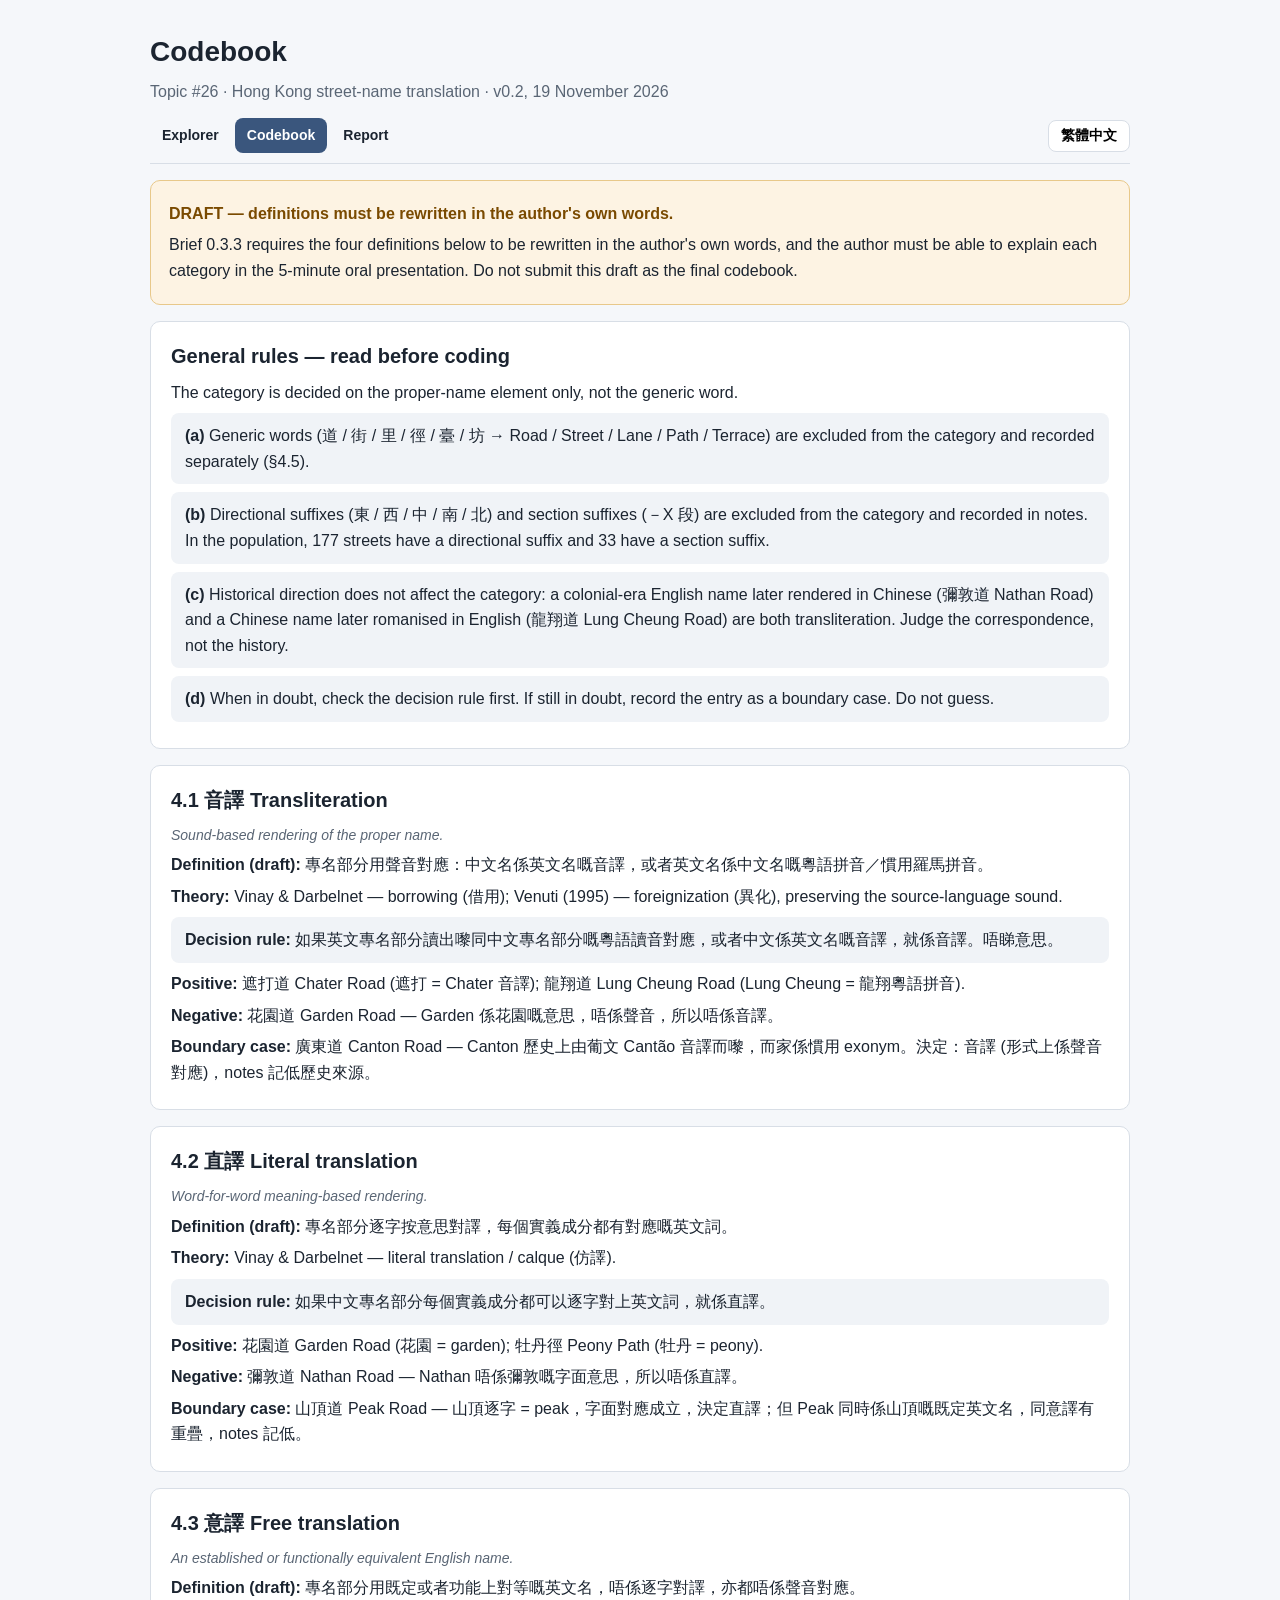
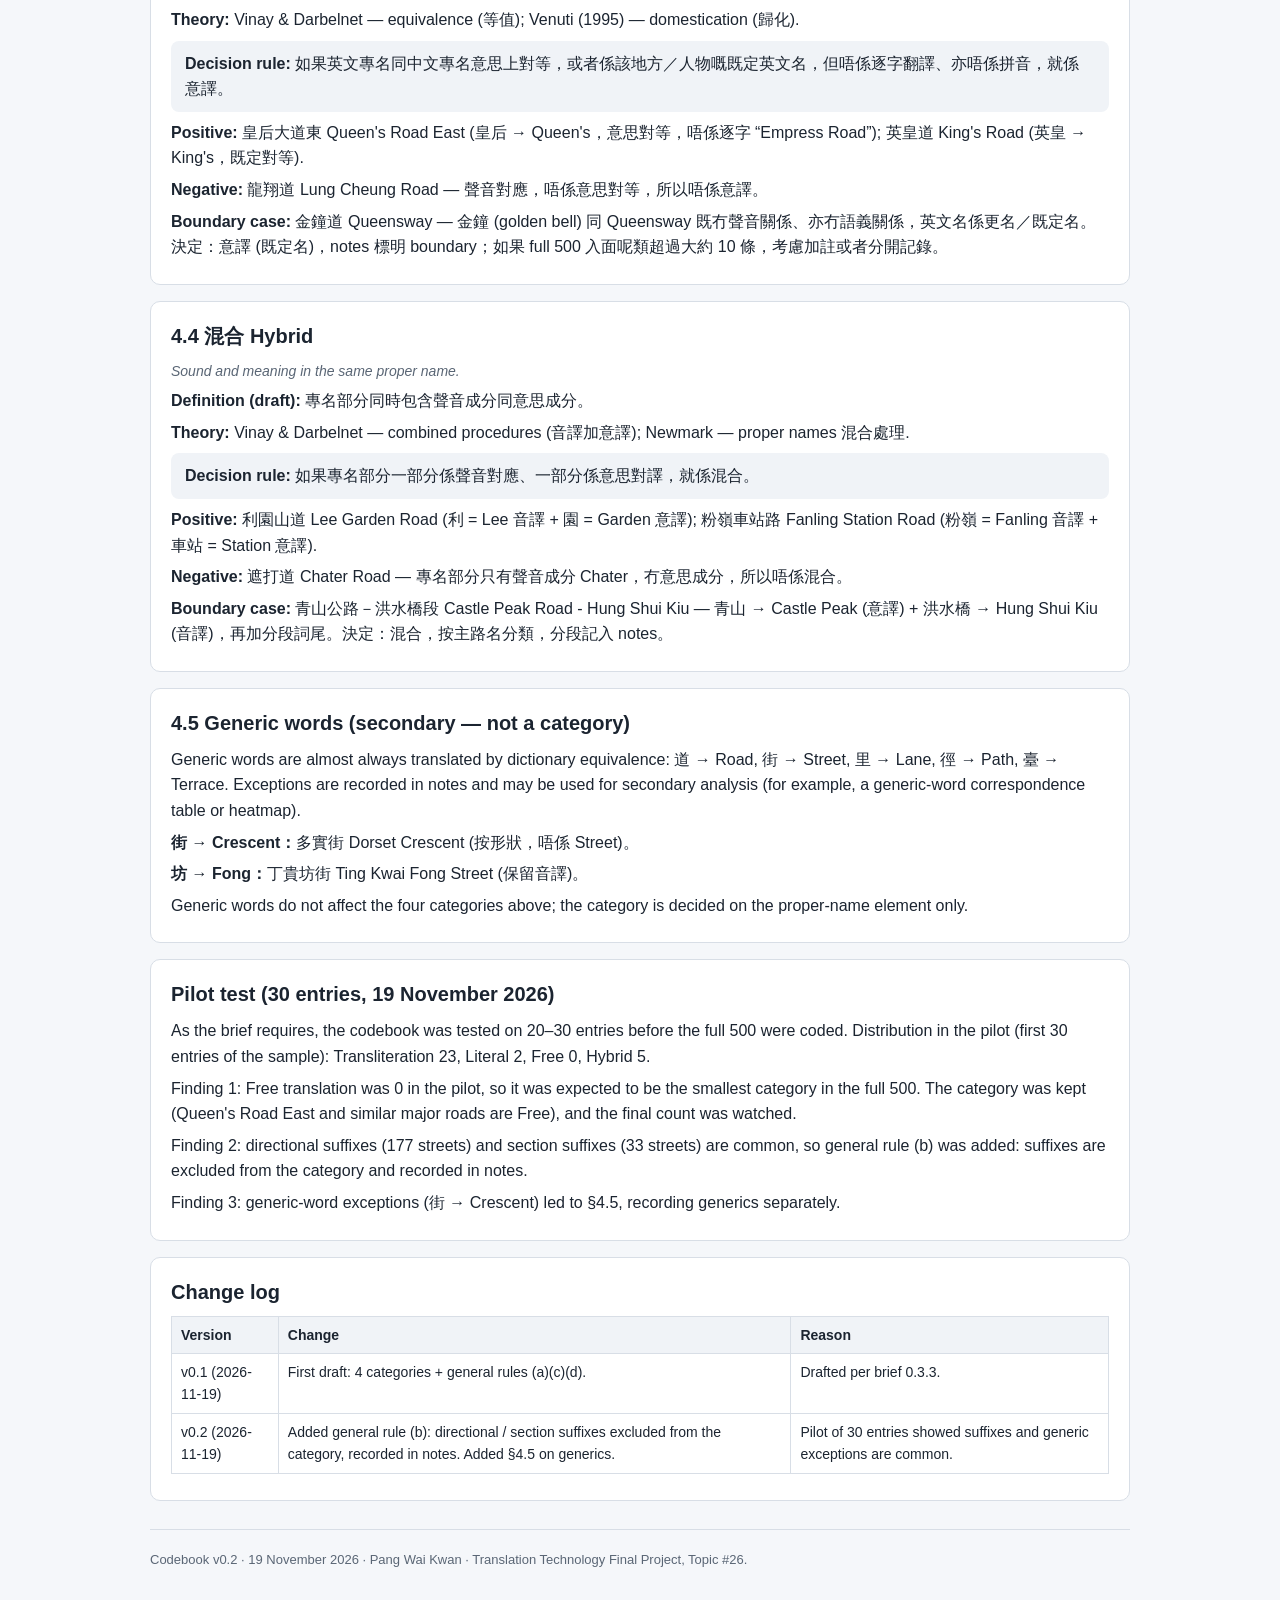
==== codebook.html @ a98912f0 "Add files via upload" ====
<!DOCTYPE html>
<html lang="en">
<head>
<meta charset="utf-8">
<meta name="viewport" content="width=device-width, initial-scale=1">
<title>Codebook — Hong Kong Street-Name Translation</title>
<link rel="stylesheet" href="style.css">
<script src="app.js" defer></script>
</head>
<body>
<div class="wrap">
<header class="site">
  <h1 data-en="Codebook" data-zh="Codebook">Codebook</h1>
  <p class="subtitle" data-en="Topic #26 · Hong Kong street-name translation · v0.2, 19 November 2026" data-zh="題目 #26 · 香港街名翻譯 · v0.2，2026 年 11 月 19 日">Topic #26 · Hong Kong street-name translation · v0.2, 19 November 2026</p>
  <nav class="top">
    <a href="index.html" data-en="Explorer" data-zh="語料瀏覽">Explorer</a>
    <a href="codebook.html" class="active" data-en="Codebook" data-zh="Codebook">Codebook</a>
    <a href="report.html" data-en="Report" data-zh="報告">Report</a>
    <button class="lang-btn" id="langBtn" type="button">繁體中文</button>
  </nav>
</header>

<div class="banner">
  <p><strong data-en="DRAFT — definitions must be rewritten in the author's own words." data-zh="草稿 — 定義要用作者自己文字重寫。">DRAFT — definitions must be rewritten in the author's own words.</strong></p>
  <p data-en="Brief 0.3.3 requires the four definitions below to be rewritten in the author's own words, and the author must be able to explain each category in the 5-minute oral presentation. Do not submit this draft as the final codebook." data-zh="Brief 0.3.3 要求下面四個定義要用作者自己文字重寫，而且作者要喺 5 分鐘 oral 入面識解釋每個分類。唔可以直接交呢份草稿做 final codebook。">Brief 0.3.3 requires the four definitions below to be rewritten in the author's own words, and the author must be able to explain each category in the 5-minute oral presentation. Do not submit this draft as the final codebook.</p>
</div>

<main>
  <div class="card">
    <h2 data-en="General rules — read before coding" data-zh="編碼通則 — 分類之前先睇">General rules — read before coding</h2>
    <p data-en="The category is decided on the proper-name element only, not the generic word." data-zh="分類只睇專名部分，唔計 generic 詞。">The category is decided on the proper-name element only, not the generic word.</p>
    <div class="rule"><b>(a)</b> <span data-en="Generic words (道 / 街 / 里 / 徑 / 臺 / 坊 → Road / Street / Lane / Path / Terrace) are excluded from the category and recorded separately (§4.5)." data-zh="Generic 詞（道／街／里／徑／臺／坊 → Road／Street／Lane／Path／Terrace）唔計入分類，另行記錄（見 4.5）。">Generic words (道 / 街 / 里 / 徑 / 臺 / 坊 → Road / Street / Lane / Path / Terrace) are excluded from the category and recorded separately (§4.5).</span></div>
    <div class="rule"><b>(b)</b> <span data-en="Directional suffixes (東 / 西 / 中 / 南 / 北) and section suffixes (－X 段) are excluded from the category and recorded in notes. In the population, 177 streets have a directional suffix and 33 have a section suffix." data-zh="方向詞尾（東／西／中／南／北）同分段詞尾（－X 段）唔計入分類，記入 notes。Population 入面有 177 條有方向詞尾，33 條有分段詞尾。">Directional suffixes (東 / 西 / 中 / 南 / 北) and section suffixes (－X 段) are excluded from the category and recorded in notes. In the population, 177 streets have a directional suffix and 33 have a section suffix.</span></div>
    <div class="rule"><b>(c)</b> <span data-en="Historical direction does not affect the category: a colonial-era English name later rendered in Chinese (彌敦道 Nathan Road) and a Chinese name later romanised in English (龍翔道 Lung Cheung Road) are both transliteration. Judge the correspondence, not the history." data-zh="歷史方向唔影響分類：殖民時期英文名先、中文音譯（彌敦道 Nathan Road）同中文名先、英文拼音（龍翔道 Lung Cheung Road）都係音譯，睇對應關係，唔睇歷史先後。">Historical direction does not affect the category: a colonial-era English name later rendered in Chinese (彌敦道 Nathan Road) and a Chinese name later romanised in English (龍翔道 Lung Cheung Road) are both transliteration. Judge the correspondence, not the history.</span></div>
    <div class="rule"><b>(d)</b> <span data-en="When in doubt, check the decision rule first. If still in doubt, record the entry as a boundary case. Do not guess." data-zh="有疑問嗰陣，先睇 decision rule；仲有疑問就記低做 boundary case，唔好估。">When in doubt, check the decision rule first. If still in doubt, record the entry as a boundary case. Do not guess.</span></div>
  </div>

  <div class="card">
    <h2>4.1 音譯 Transliteration</h2>
    <p class="muted"><i>Sound-based rendering of the proper name.</i></p>
    <p><b data-en="Definition (draft): " data-zh="定義（草稿）：">Definition (draft): </b>專名部分用聲音對應：中文名係英文名嘅音譯，或者英文名係中文名嘅粵語拼音／慣用羅馬拼音。</p>
    <p><b data-en="Theory: " data-zh="理論來源：">Theory: </b>Vinay &amp; Darbelnet — borrowing (借用); Venuti (1995) — foreignization (異化), preserving the source-language sound.</p>
    <p class="rule"><b data-en="Decision rule: " data-zh="Decision rule：">Decision rule: </b>如果英文專名部分讀出嚟同中文專名部分嘅粵語讀音對應，或者中文係英文名嘅音譯，就係音譯。唔睇意思。</p>
    <p class="example"><b data-en="Positive: " data-zh="正例：">Positive: </b>遮打道 Chater Road (遮打 = Chater 音譯); 龍翔道 Lung Cheung Road (Lung Cheung = 龍翔粵語拼音).</p>
    <p class="example"><b data-en="Negative: " data-zh="反例：">Negative: </b>花園道 Garden Road — Garden 係花園嘅意思，唔係聲音，所以唔係音譯。</p>
    <p class="example"><b data-en="Boundary case: " data-zh="Boundary case：">Boundary case: </b>廣東道 Canton Road — Canton 歷史上由葡文 Cantão 音譯而嚟，而家係慣用 exonym。決定：音譯 (形式上係聲音對應)，notes 記低歷史來源。</p>
  </div>

  <div class="card">
    <h2>4.2 直譯 Literal translation</h2>
    <p class="muted"><i>Word-for-word meaning-based rendering.</i></p>
    <p><b data-en="Definition (draft): " data-zh="定義（草稿）：">Definition (draft): </b>專名部分逐字按意思對譯，每個實義成分都有對應嘅英文詞。</p>
    <p><b data-en="Theory: " data-zh="理論來源：">Theory: </b>Vinay &amp; Darbelnet — literal translation / calque (仿譯).</p>
    <p class="rule"><b data-en="Decision rule: " data-zh="Decision rule：">Decision rule: </b>如果中文專名部分每個實義成分都可以逐字對上英文詞，就係直譯。</p>
    <p class="example"><b data-en="Positive: " data-zh="正例：">Positive: </b>花園道 Garden Road (花園 = garden); 牡丹徑 Peony Path (牡丹 = peony).</p>
    <p class="example"><b data-en="Negative: " data-zh="反例：">Negative: </b>彌敦道 Nathan Road — Nathan 唔係彌敦嘅字面意思，所以唔係直譯。</p>
    <p class="example"><b data-en="Boundary case: " data-zh="Boundary case：">Boundary case: </b>山頂道 Peak Road — 山頂逐字 = peak，字面對應成立，決定直譯；但 Peak 同時係山頂嘅既定英文名，同意譯有重疊，notes 記低。</p>
  </div>

  <div class="card">
    <h2>4.3 意譯 Free translation</h2>
    <p class="muted"><i>An established or functionally equivalent English name.</i></p>
    <p><b data-en="Definition (draft): " data-zh="定義（草稿）：">Definition (draft): </b>專名部分用既定或者功能上對等嘅英文名，唔係逐字對譯，亦都唔係聲音對應。</p>
    <p><b data-en="Theory: " data-zh="理論來源：">Theory: </b>Vinay &amp; Darbelnet — equivalence (等值); Venuti (1995) — domestication (歸化).</p>
    <p class="rule"><b data-en="Decision rule: " data-zh="Decision rule：">Decision rule: </b>如果英文專名同中文專名意思上對等，或者係該地方／人物嘅既定英文名，但唔係逐字翻譯、亦唔係拼音，就係意譯。</p>
    <p class="example"><b data-en="Positive: " data-zh="正例：">Positive: </b>皇后大道東 Queen's Road East (皇后 → Queen's，意思對等，唔係逐字 “Empress Road”); 英皇道 King's Road (英皇 → King's，既定對等).</p>
    <p class="example"><b data-en="Negative: " data-zh="反例：">Negative: </b>龍翔道 Lung Cheung Road — 聲音對應，唔係意思對等，所以唔係意譯。</p>
    <p class="example"><b data-en="Boundary case: " data-zh="Boundary case：">Boundary case: </b>金鐘道 Queensway — 金鐘 (golden bell) 同 Queensway 既冇聲音關係、亦冇語義關係，英文名係更名／既定名。決定：意譯 (既定名)，notes 標明 boundary；如果 full 500 入面呢類超過大約 10 條，考慮加註或者分開記錄。</p>
  </div>

  <div class="card">
    <h2>4.4 混合 Hybrid</h2>
    <p class="muted"><i>Sound and meaning in the same proper name.</i></p>
    <p><b data-en="Definition (draft): " data-zh="定義（草稿）：">Definition (draft): </b>專名部分同時包含聲音成分同意思成分。</p>
    <p><b data-en="Theory: " data-zh="理論來源：">Theory: </b>Vinay &amp; Darbelnet — combined procedures (音譯加意譯); Newmark — proper names 混合處理.</p>
    <p class="rule"><b data-en="Decision rule: " data-zh="Decision rule：">Decision rule: </b>如果專名部分一部分係聲音對應、一部分係意思對譯，就係混合。</p>
    <p class="example"><b data-en="Positive: " data-zh="正例：">Positive: </b>利園山道 Lee Garden Road (利 = Lee 音譯 + 園 = Garden 意譯); 粉嶺車站路 Fanling Station Road (粉嶺 = Fanling 音譯 + 車站 = Station 意譯).</p>
    <p class="example"><b data-en="Negative: " data-zh="反例：">Negative: </b>遮打道 Chater Road — 專名部分只有聲音成分 Chater，冇意思成分，所以唔係混合。</p>
    <p class="example"><b data-en="Boundary case: " data-zh="Boundary case：">Boundary case: </b>青山公路－洪水橋段 Castle Peak Road - Hung Shui Kiu — 青山 → Castle Peak (意譯) + 洪水橋 → Hung Shui Kiu (音譯)，再加分段詞尾。決定：混合，按主路名分類，分段記入 notes。</p>
  </div>

  <div class="card">
    <h2 data-en="4.5 Generic words (secondary — not a category)" data-zh="4.5 Generic 詞處理（secondary，唔係分類）">4.5 Generic words (secondary — not a category)</h2>
    <p data-en="Generic words are almost always translated by dictionary equivalence: 道 → Road, 街 → Street, 里 → Lane, 徑 → Path, 臺 → Terrace. Exceptions are recorded in notes and may be used for secondary analysis (for example, a generic-word correspondence table or heatmap)." data-zh="Generic 詞絕大多數按字典對等翻譯：道 → Road、街 → Street、里 → Lane、徑 → Path、臺 → Terrace。例外要記入 notes，可做 secondary analysis（例如 generic 對應表／heatmap）。">Generic words are almost always translated by dictionary equivalence: 道 → Road, 街 → Street, 里 → Lane, 徑 → Path, 臺 → Terrace. Exceptions are recorded in notes and may be used for secondary analysis (for example, a generic-word correspondence table or heatmap).</p>
    <p class="example"><b>街 → Crescent：</b>多實街 Dorset Crescent (按形狀，唔係 Street)。</p>
    <p class="example"><b>坊 → Fong：</b>丁貴坊街 Ting Kwai Fong Street (保留音譯)。</p>
    <p data-en="Generic words do not affect the four categories above; the category is decided on the proper-name element only." data-zh="Generic 唔影響上面四個分類，分類只睇專名部分。">Generic words do not affect the four categories above; the category is decided on the proper-name element only.</p>
  </div>

  <div class="card">
    <h2 data-en="Pilot test (30 entries, 19 November 2026)" data-zh="Pilot Test（30 條，2026 年 11 月 19 日）">Pilot test (30 entries, 19 November 2026)</h2>
    <p data-en="As the brief requires, the codebook was tested on 20–30 entries before the full 500 were coded. Distribution in the pilot (first 30 entries of the sample): Transliteration 23, Literal 2, Free 0, Hybrid 5." data-zh="按 brief 要求，先用 20–30 條試 codebook，再修訂。Pilot（sample 頭 30 條）分佈：音譯 23、直譯 2、意譯 0、混合 5。">As the brief requires, the codebook was tested on 20–30 entries before the full 500 were coded. Distribution in the pilot (first 30 entries of the sample): Transliteration 23, Literal 2, Free 0, Hybrid 5.</p>
    <p data-en="Finding 1: Free translation was 0 in the pilot, so it was expected to be the smallest category in the full 500. The category was kept (Queen's Road East and similar major roads are Free), and the final count was watched." data-zh="發現 1：意譯喺 pilot 係 0，預計 full 500 入面係最細嘅類。保留分類（Queen's Road East 等大路都係意譯），但留意最終數目。">Finding 1: Free translation was 0 in the pilot, so it was expected to be the smallest category in the full 500. The category was kept (Queen's Road East and similar major roads are Free), and the final count was watched.</p>
    <p data-en="Finding 2: directional suffixes (177 streets) and section suffixes (33 streets) are common, so general rule (b) was added: suffixes are excluded from the category and recorded in notes." data-zh="發現 2：方向詞尾（177 條）同分段詞尾（33 條）好常見 → 加咗通則 (b)：詞尾唔計入分類，記入 notes。">Finding 2: directional suffixes (177 streets) and section suffixes (33 streets) are common, so general rule (b) was added: suffixes are excluded from the category and recorded in notes.</p>
    <p data-en="Finding 3: generic-word exceptions (街 → Crescent) led to §4.5, recording generics separately." data-zh="發現 3：generic 例外（街 → Crescent）→ 加咗 4.5 節，generic 另行記錄。">Finding 3: generic-word exceptions (街 → Crescent) led to §4.5, recording generics separately.</p>
  </div>

  <div class="card">
    <h2 data-en="Change log" data-zh="Change log">Change log</h2>
    <table class="plain">
      <thead><tr><th data-en="Version" data-zh="版本">Version</th><th data-en="Change" data-zh="改動">Change</th><th data-en="Reason" data-zh="原因">Reason</th></tr></thead>
      <tbody>
        <tr><td>v0.1 (2026-11-19)</td><td data-en="First draft: 4 categories + general rules (a)(c)(d)." data-zh="初稿：4 個分類 + 通則 (a)(c)(d)。">First draft: 4 categories + general rules (a)(c)(d).</td><td data-en="Drafted per brief 0.3.3." data-zh="按 brief 0.3.3 起草。">Drafted per brief 0.3.3.</td></tr>
        <tr><td>v0.2 (2026-11-19)</td><td data-en="Added general rule (b): directional / section suffixes excluded from the category, recorded in notes. Added §4.5 on generics." data-zh="加通則 (b)：方向詞尾／分段詞尾唔計入分類，記入 notes。加 4.5 節 generic 另行記錄。">Added general rule (b): directional / section suffixes excluded from the category, recorded in notes. Added §4.5 on generics.</td><td data-en="Pilot of 30 entries showed suffixes and generic exceptions are common." data-zh="Pilot 30 條發現詞尾同 generic 例外常見。">Pilot of 30 entries showed suffixes and generic exceptions are common.</td></tr>
      </tbody>
    </table>
  </div>
</main>

<footer class="site">
  <p data-en="Codebook v0.2 · 19 November 2026 · Pang Wai Kwan · Translation Technology Final Project, Topic #26." data-zh="Codebook v0.2 · 2026 年 11 月 19 日 · Pang Wai Kwan · Translation Technology Final Project，題目 #26。">Codebook v0.2 · 19 November 2026 · Pang Wai Kwan · Translation Technology Final Project, Topic #26.</p>
</footer>
</div>
</body>
</html>
---- style.css ----
:root {
  --bg: #F5F7FA;
  --surface: #FFFFFF;
  --fg: #1B2430;
  --muted: #5A6675;
  --primary: #3A567D;
  --accent: #1D9695;
  --amber: #C2700A;
  --plum: #6D4C9E;
  --border: #D8DEE6;
  --chip: #EAF0F6;
}
* { box-sizing: border-box; }
body {
  margin: 0;
  background: var(--bg);
  color: var(--fg);
  font-family: -apple-system, "Segoe UI", Roboto, "Noto Sans TC", "PingFang HK", "Microsoft JhengHei", sans-serif;
  line-height: 1.6;
}
.wrap { max-width: 1020px; margin: 0 auto; padding: 0 20px 60px; }
a { color: var(--primary); }
h1 { font-size: 28px; margin: 8px 0 4px; }
h2 { font-size: 20px; margin: 0 0 8px; }
h3 { font-size: 16px; margin: 18px 0 6px; }
p { margin: 6px 0; }
.subtitle { color: var(--muted); margin: 0 0 12px; }

/* header + nav */
header.site { padding: 22px 0 0; }
nav.top {
  display: flex; gap: 4px; align-items: center;
  border-bottom: 1px solid var(--border);
  padding-bottom: 10px; margin-top: 14px; flex-wrap: wrap;
}
nav.top a {
  text-decoration: none; color: var(--fg);
  padding: 6px 12px; border-radius: 8px; font-weight: 600; font-size: 14px;
}
nav.top a:hover { background: var(--chip); }
nav.top a.active { background: var(--primary); color: #fff; }
.lang-btn {
  margin-left: auto; cursor: pointer;
  border: 1px solid var(--border); background: var(--surface);
  border-radius: 8px; padding: 6px 12px; font-size: 14px; font-weight: 600;
}
.lang-btn:hover { border-color: var(--primary); }

/* cards */
.card {
  background: var(--surface); border: 1px solid var(--border);
  border-radius: 10px; padding: 18px 20px; margin: 16px 0;
}
.card h2 { margin-top: 0; }
.muted { color: var(--muted); font-size: 14px; }
.small { font-size: 13px; color: var(--muted); }

/* banners and placeholders */
.banner {
  background: #FDF3E3; border: 1px solid #E8C88A;
  border-radius: 10px; padding: 14px 18px; margin: 16px 0;
}
.banner strong { color: #7A4A00; }
.placeholder {
  border: 2px dashed var(--border); border-radius: 10px;
  padding: 16px 18px; margin: 12px 0; background: #FBFCFD;
}

/* controls */
.controls { display: flex; flex-wrap: wrap; gap: 10px; align-items: center; }
input[type="search"], select {
  font: inherit; padding: 8px 10px; border: 1px solid var(--border);
  border-radius: 8px; background: #fff; min-width: 220px;
}
.chip {
  cursor: pointer; border: 1px solid var(--border); background: var(--chip);
  border-radius: 999px; padding: 6px 13px; font-size: 14px; font-weight: 600;
}
.chip:hover { border-color: var(--primary); }
.chip.active { background: var(--primary); color: #fff; border-color: var(--primary); }
.btn {
  cursor: pointer; border: 1px solid var(--border); background: #fff;
  border-radius: 8px; padding: 8px 14px; font: inherit; font-weight: 600;
}
.btn:hover { border-color: var(--primary); }

/* charts */
.charts { display: grid; grid-template-columns: 1fr 1fr; gap: 16px; }
.chart-card {
  background: var(--surface); border: 1px solid var(--border);
  border-radius: 10px; padding: 16px 18px;
}
.chart-card.full { grid-column: 1 / -1; }
.bar-row { display: flex; align-items: center; gap: 10px; margin: 9px 0; cursor: pointer; }
.bar-row:hover .bar-label { text-decoration: underline; }
.bar-label { width: 130px; font-size: 14px; flex-shrink: 0; }
.bar-track { flex: 1; background: #EAF0F6; border-radius: 6px; height: 22px; overflow: hidden; }
.bar-fill { display: block; height: 22px; border-radius: 6px; }
.bar-num { width: 44px; text-align: right; font-weight: 700; font-size: 14px; }
.donut-wrap { display: flex; gap: 22px; align-items: center; flex-wrap: wrap; }
.donut-centre { position: relative; width: 180px; height: 180px; }
.donut-centre svg { display: block; }
.donut-total {
  position: absolute; inset: 0; display: flex; flex-direction: column;
  align-items: center; justify-content: center; pointer-events: none;
}
.donut-total b { font-size: 30px; line-height: 1.1; }
.donut-total span { font-size: 13px; color: var(--muted); }
.legend { list-style: none; margin: 0; padding: 0; font-size: 14px; }
.legend li { margin: 6px 0; cursor: pointer; }
.legend li:hover { text-decoration: underline; }
.dot { display: inline-block; width: 12px; height: 12px; border-radius: 3px; margin-right: 8px; vertical-align: -1px; }
.donut-seg { cursor: pointer; }
table.heatmap { border-collapse: collapse; font-size: 13px; width: 100%; }
table.heatmap th, table.heatmap td { border: 1px solid var(--border); padding: 7px 8px; text-align: center; }
table.heatmap th { background: #F0F3F7; }
table.heatmap td.cell { cursor: pointer; font-weight: 600; }
table.heatmap td.cell:hover { outline: 2px solid var(--primary); outline-offset: -2px; }

/* data table */
.table-scroll { overflow-x: auto; }
table.data { width: 100%; border-collapse: collapse; font-size: 14px; }
table.data th, table.data td { border-bottom: 1px solid var(--border); padding: 7px 8px; text-align: left; vertical-align: top; }
table.data th { background: #F0F3F7; position: sticky; top: 0; }
.cat-tag {
  display: inline-block; color: #fff; border-radius: 6px;
  padding: 1px 8px; font-size: 13px; white-space: nowrap;
}
footer.site { color: var(--muted); font-size: 13px; margin-top: 28px; border-top: 1px solid var(--border); padding-top: 14px; }

/* codebook + report */
.rule { background: #F0F3F7; border-radius: 8px; padding: 10px 14px; margin: 8px 0; }
.example { margin: 6px 0; }
.example b { font-weight: 700; }
table.plain { border-collapse: collapse; width: 100%; font-size: 14px; margin: 8px 0; }
table.plain th, table.plain td { border: 1px solid var(--border); padding: 7px 9px; text-align: left; vertical-align: top; }
table.plain th { background: #F0F3F7; }
@media (max-width: 720px) {
  .charts { grid-template-columns: 1fr; }
  .bar-label { width: 96px; }
  h1 { font-size: 23px; }
}
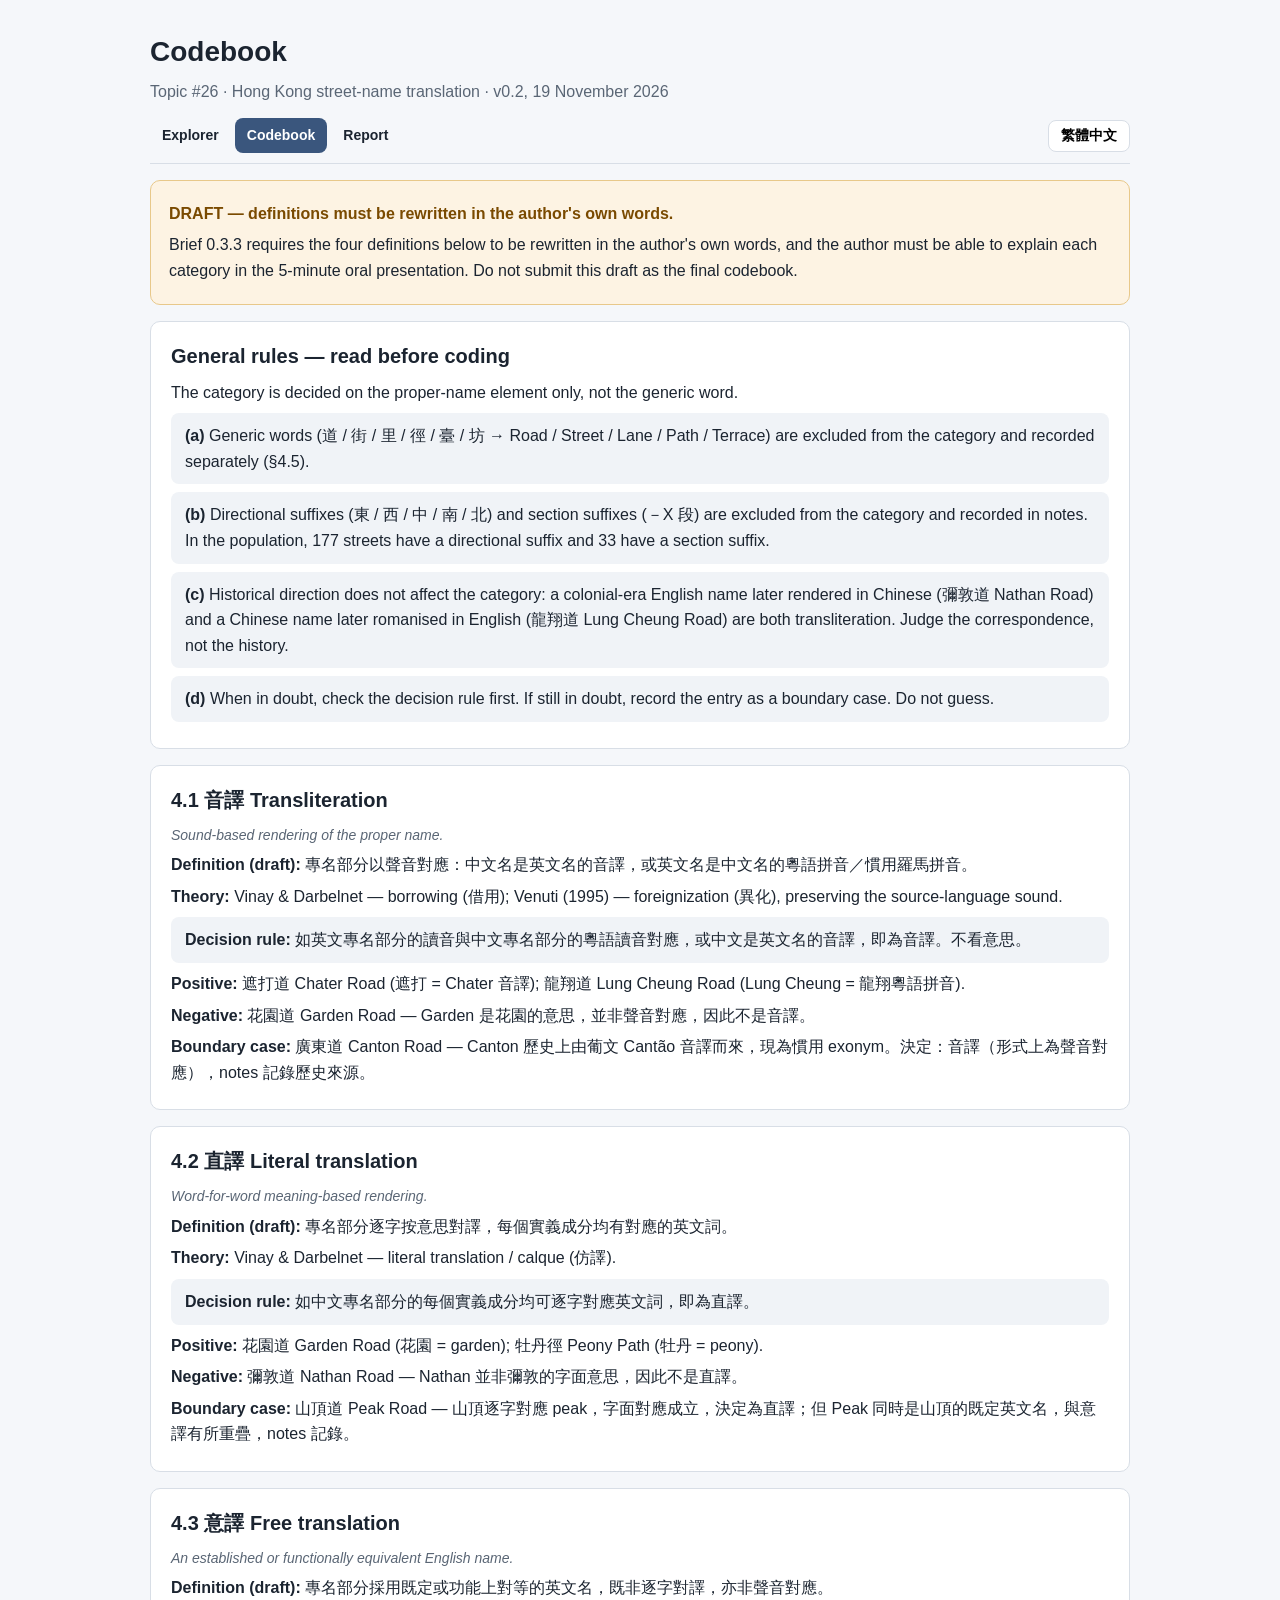
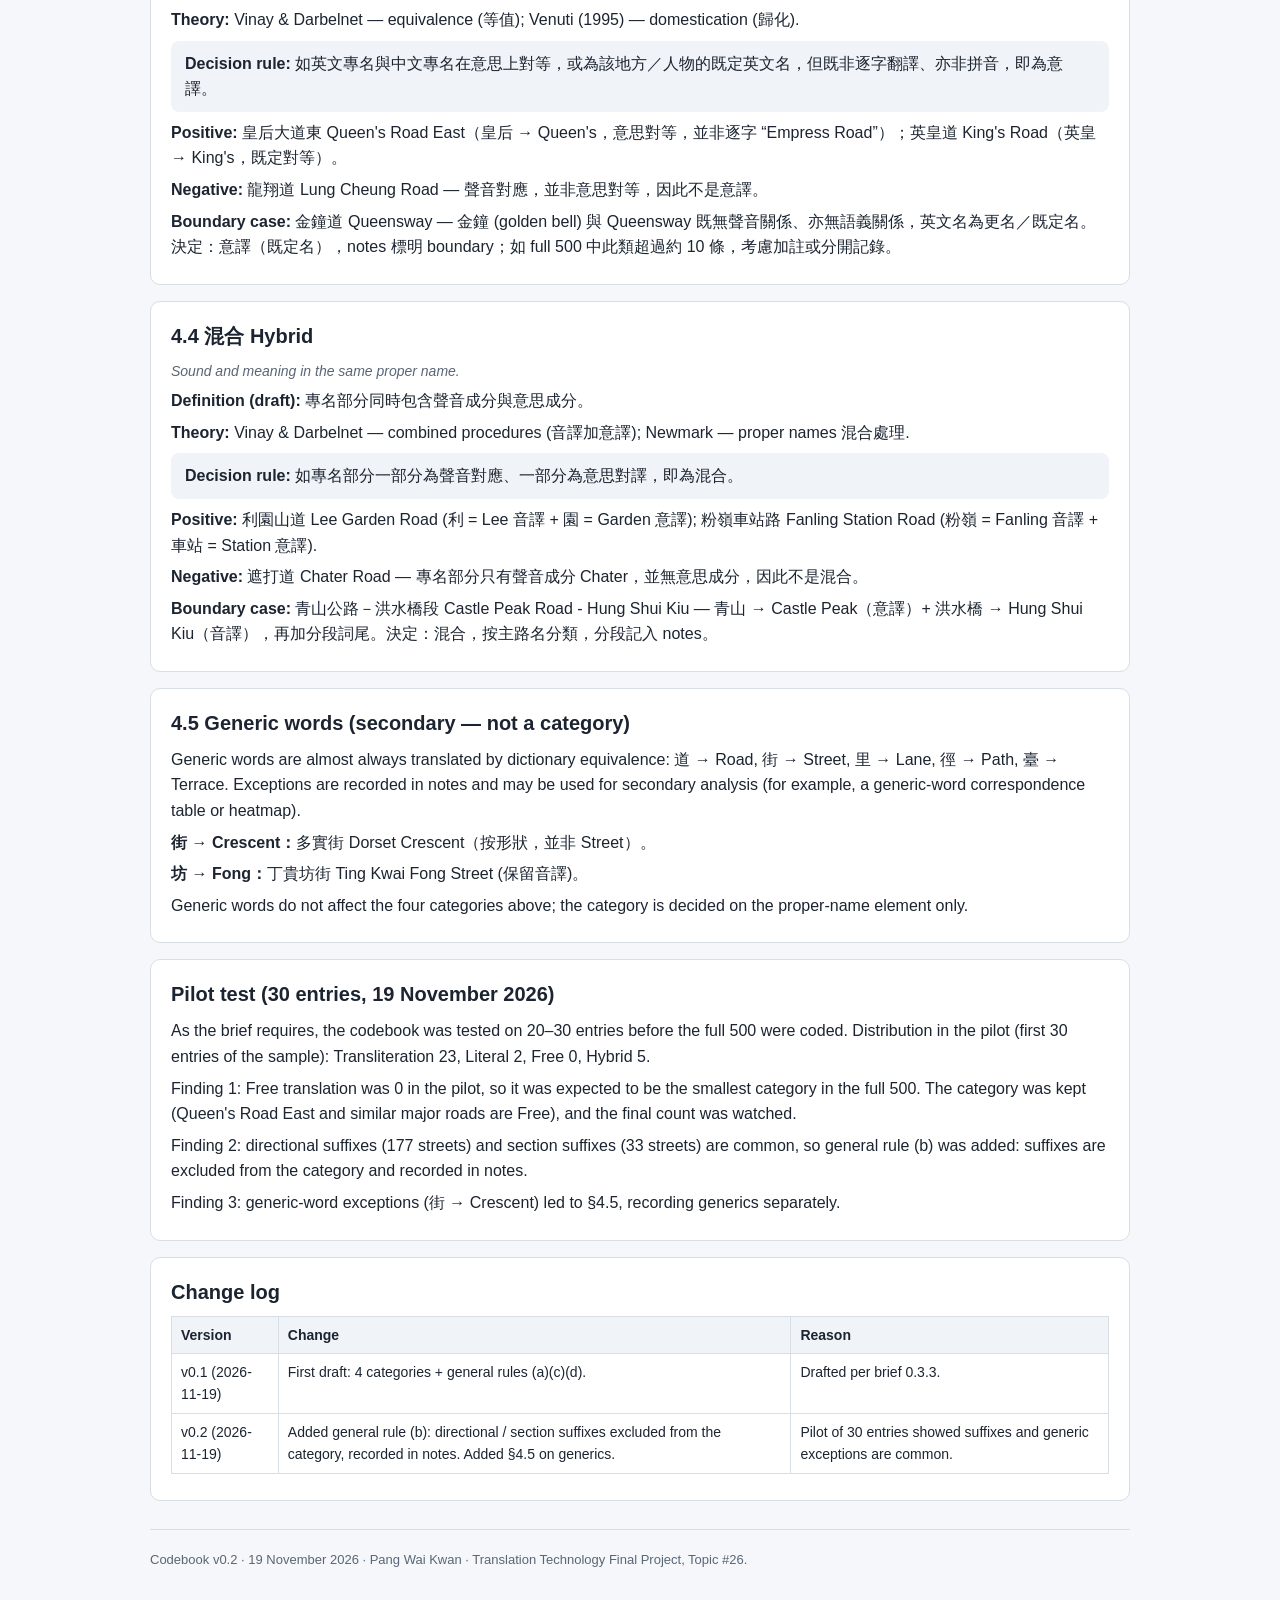
==== commit d4ec1259: "Add files via upload" ====
--- a/codebook.html
+++ b/codebook.html
@@ -22,77 +22,77 @@
 
 <div class="banner">
   <p><strong data-en="DRAFT — definitions must be rewritten in the author's own words." data-zh="草稿 — 定義要用作者自己文字重寫。">DRAFT — definitions must be rewritten in the author's own words.</strong></p>
-  <p data-en="Brief 0.3.3 requires the four definitions below to be rewritten in the author's own words, and the author must be able to explain each category in the 5-minute oral presentation. Do not submit this draft as the final codebook." data-zh="Brief 0.3.3 要求下面四個定義要用作者自己文字重寫，而且作者要喺 5 分鐘 oral 入面識解釋每個分類。唔可以直接交呢份草稿做 final codebook。">Brief 0.3.3 requires the four definitions below to be rewritten in the author's own words, and the author must be able to explain each category in the 5-minute oral presentation. Do not submit this draft as the final codebook.</p>
+  <p data-en="Brief 0.3.3 requires the four definitions below to be rewritten in the author's own words, and the author must be able to explain each category in the 5-minute oral presentation. Do not submit this draft as the final codebook." data-zh="Brief 0.3.3 要求以下四個定義須以作者自己的文字重寫，而且作者須在 5 分鐘 oral 中能夠解釋每個分類。不可直接提交本草稿作為 final codebook。">Brief 0.3.3 requires the four definitions below to be rewritten in the author's own words, and the author must be able to explain each category in the 5-minute oral presentation. Do not submit this draft as the final codebook.</p>
 </div>
 
 <main>
   <div class="card">
-    <h2 data-en="General rules — read before coding" data-zh="編碼通則 — 分類之前先睇">General rules — read before coding</h2>
-    <p data-en="The category is decided on the proper-name element only, not the generic word." data-zh="分類只睇專名部分，唔計 generic 詞。">The category is decided on the proper-name element only, not the generic word.</p>
-    <div class="rule"><b>(a)</b> <span data-en="Generic words (道 / 街 / 里 / 徑 / 臺 / 坊 → Road / Street / Lane / Path / Terrace) are excluded from the category and recorded separately (§4.5)." data-zh="Generic 詞（道／街／里／徑／臺／坊 → Road／Street／Lane／Path／Terrace）唔計入分類，另行記錄（見 4.5）。">Generic words (道 / 街 / 里 / 徑 / 臺 / 坊 → Road / Street / Lane / Path / Terrace) are excluded from the category and recorded separately (§4.5).</span></div>
-    <div class="rule"><b>(b)</b> <span data-en="Directional suffixes (東 / 西 / 中 / 南 / 北) and section suffixes (－X 段) are excluded from the category and recorded in notes. In the population, 177 streets have a directional suffix and 33 have a section suffix." data-zh="方向詞尾（東／西／中／南／北）同分段詞尾（－X 段）唔計入分類，記入 notes。Population 入面有 177 條有方向詞尾，33 條有分段詞尾。">Directional suffixes (東 / 西 / 中 / 南 / 北) and section suffixes (－X 段) are excluded from the category and recorded in notes. In the population, 177 streets have a directional suffix and 33 have a section suffix.</span></div>
-    <div class="rule"><b>(c)</b> <span data-en="Historical direction does not affect the category: a colonial-era English name later rendered in Chinese (彌敦道 Nathan Road) and a Chinese name later romanised in English (龍翔道 Lung Cheung Road) are both transliteration. Judge the correspondence, not the history." data-zh="歷史方向唔影響分類：殖民時期英文名先、中文音譯（彌敦道 Nathan Road）同中文名先、英文拼音（龍翔道 Lung Cheung Road）都係音譯，睇對應關係，唔睇歷史先後。">Historical direction does not affect the category: a colonial-era English name later rendered in Chinese (彌敦道 Nathan Road) and a Chinese name later romanised in English (龍翔道 Lung Cheung Road) are both transliteration. Judge the correspondence, not the history.</span></div>
-    <div class="rule"><b>(d)</b> <span data-en="When in doubt, check the decision rule first. If still in doubt, record the entry as a boundary case. Do not guess." data-zh="有疑問嗰陣，先睇 decision rule；仲有疑問就記低做 boundary case，唔好估。">When in doubt, check the decision rule first. If still in doubt, record the entry as a boundary case. Do not guess.</span></div>
+    <h2 data-en="General rules — read before coding" data-zh="編碼通則 — 分類前請先閱讀">General rules — read before coding</h2>
+    <p data-en="The category is decided on the proper-name element only, not the generic word." data-zh="分類只看專名部分，不計 generic 詞。">The category is decided on the proper-name element only, not the generic word.</p>
+    <div class="rule"><b>(a)</b> <span data-en="Generic words (道 / 街 / 里 / 徑 / 臺 / 坊 → Road / Street / Lane / Path / Terrace) are excluded from the category and recorded separately (§4.5)." data-zh="Generic 詞（道／街／里／徑／臺／坊 → Road／Street／Lane／Path／Terrace）不計入分類，另行記錄（見 4.5）。">Generic words (道 / 街 / 里 / 徑 / 臺 / 坊 → Road / Street / Lane / Path / Terrace) are excluded from the category and recorded separately (§4.5).</span></div>
+    <div class="rule"><b>(b)</b> <span data-en="Directional suffixes (東 / 西 / 中 / 南 / 北) and section suffixes (－X 段) are excluded from the category and recorded in notes. In the population, 177 streets have a directional suffix and 33 have a section suffix." data-zh="方向詞尾（東／西／中／南／北）及分段詞尾（－X 段）不計入分類，記入 notes。Population 中有 177 條具方向詞尾，33 條具分段詞尾。">Directional suffixes (東 / 西 / 中 / 南 / 北) and section suffixes (－X 段) are excluded from the category and recorded in notes. In the population, 177 streets have a directional suffix and 33 have a section suffix.</span></div>
+    <div class="rule"><b>(c)</b> <span data-en="Historical direction does not affect the category: a colonial-era English name later rendered in Chinese (彌敦道 Nathan Road) and a Chinese name later romanised in English (龍翔道 Lung Cheung Road) are both transliteration. Judge the correspondence, not the history." data-zh="歷史方向不影響分類：殖民時期英文名在先、中文音譯（彌敦道 Nathan Road）與中文名在先、英文拼音（龍翔道 Lung Cheung Road）均為音譯，應看對應關係，而非歷史先後。">Historical direction does not affect the category: a colonial-era English name later rendered in Chinese (彌敦道 Nathan Road) and a Chinese name later romanised in English (龍翔道 Lung Cheung Road) are both transliteration. Judge the correspondence, not the history.</span></div>
+    <div class="rule"><b>(d)</b> <span data-en="When in doubt, check the decision rule first. If still in doubt, record the entry as a boundary case. Do not guess." data-zh="如有疑問，先查閱 decision rule；仍有疑問則記錄為 boundary case，切勿猜測。">When in doubt, check the decision rule first. If still in doubt, record the entry as a boundary case. Do not guess.</span></div>
   </div>
 
   <div class="card">
     <h2>4.1 音譯 Transliteration</h2>
     <p class="muted"><i>Sound-based rendering of the proper name.</i></p>
-    <p><b data-en="Definition (draft): " data-zh="定義（草稿）：">Definition (draft): </b>專名部分用聲音對應：中文名係英文名嘅音譯，或者英文名係中文名嘅粵語拼音／慣用羅馬拼音。</p>
+    <p><b data-en="Definition (draft): " data-zh="定義（草稿）：">Definition (draft): </b>專名部分以聲音對應：中文名是英文名的音譯，或英文名是中文名的粵語拼音／慣用羅馬拼音。</p>
     <p><b data-en="Theory: " data-zh="理論來源：">Theory: </b>Vinay &amp; Darbelnet — borrowing (借用); Venuti (1995) — foreignization (異化), preserving the source-language sound.</p>
-    <p class="rule"><b data-en="Decision rule: " data-zh="Decision rule：">Decision rule: </b>如果英文專名部分讀出嚟同中文專名部分嘅粵語讀音對應，或者中文係英文名嘅音譯，就係音譯。唔睇意思。</p>
+    <p class="rule"><b data-en="Decision rule: " data-zh="Decision rule：">Decision rule: </b>如英文專名部分的讀音與中文專名部分的粵語讀音對應，或中文是英文名的音譯，即為音譯。不看意思。</p>
     <p class="example"><b data-en="Positive: " data-zh="正例：">Positive: </b>遮打道 Chater Road (遮打 = Chater 音譯); 龍翔道 Lung Cheung Road (Lung Cheung = 龍翔粵語拼音).</p>
-    <p class="example"><b data-en="Negative: " data-zh="反例：">Negative: </b>花園道 Garden Road — Garden 係花園嘅意思，唔係聲音，所以唔係音譯。</p>
-    <p class="example"><b data-en="Boundary case: " data-zh="Boundary case：">Boundary case: </b>廣東道 Canton Road — Canton 歷史上由葡文 Cantão 音譯而嚟，而家係慣用 exonym。決定：音譯 (形式上係聲音對應)，notes 記低歷史來源。</p>
+    <p class="example"><b data-en="Negative: " data-zh="反例：">Negative: </b>花園道 Garden Road — Garden 是花園的意思，並非聲音對應，因此不是音譯。</p>
+    <p class="example"><b data-en="Boundary case: " data-zh="Boundary case：">Boundary case: </b>廣東道 Canton Road — Canton 歷史上由葡文 Cantão 音譯而來，現為慣用 exonym。決定：音譯（形式上為聲音對應），notes 記錄歷史來源。</p>
   </div>
 
   <div class="card">
     <h2>4.2 直譯 Literal translation</h2>
     <p class="muted"><i>Word-for-word meaning-based rendering.</i></p>
-    <p><b data-en="Definition (draft): " data-zh="定義（草稿）：">Definition (draft): </b>專名部分逐字按意思對譯，每個實義成分都有對應嘅英文詞。</p>
+    <p><b data-en="Definition (draft): " data-zh="定義（草稿）：">Definition (draft): </b>專名部分逐字按意思對譯，每個實義成分均有對應的英文詞。</p>
     <p><b data-en="Theory: " data-zh="理論來源：">Theory: </b>Vinay &amp; Darbelnet — literal translation / calque (仿譯).</p>
-    <p class="rule"><b data-en="Decision rule: " data-zh="Decision rule：">Decision rule: </b>如果中文專名部分每個實義成分都可以逐字對上英文詞，就係直譯。</p>
+    <p class="rule"><b data-en="Decision rule: " data-zh="Decision rule：">Decision rule: </b>如中文專名部分的每個實義成分均可逐字對應英文詞，即為直譯。</p>
     <p class="example"><b data-en="Positive: " data-zh="正例：">Positive: </b>花園道 Garden Road (花園 = garden); 牡丹徑 Peony Path (牡丹 = peony).</p>
-    <p class="example"><b data-en="Negative: " data-zh="反例：">Negative: </b>彌敦道 Nathan Road — Nathan 唔係彌敦嘅字面意思，所以唔係直譯。</p>
-    <p class="example"><b data-en="Boundary case: " data-zh="Boundary case：">Boundary case: </b>山頂道 Peak Road — 山頂逐字 = peak，字面對應成立，決定直譯；但 Peak 同時係山頂嘅既定英文名，同意譯有重疊，notes 記低。</p>
+    <p class="example"><b data-en="Negative: " data-zh="反例：">Negative: </b>彌敦道 Nathan Road — Nathan 並非彌敦的字面意思，因此不是直譯。</p>
+    <p class="example"><b data-en="Boundary case: " data-zh="Boundary case：">Boundary case: </b>山頂道 Peak Road — 山頂逐字對應 peak，字面對應成立，決定為直譯；但 Peak 同時是山頂的既定英文名，與意譯有所重疊，notes 記錄。</p>
   </div>
 
   <div class="card">
     <h2>4.3 意譯 Free translation</h2>
     <p class="muted"><i>An established or functionally equivalent English name.</i></p>
-    <p><b data-en="Definition (draft): " data-zh="定義（草稿）：">Definition (draft): </b>專名部分用既定或者功能上對等嘅英文名，唔係逐字對譯，亦都唔係聲音對應。</p>
+    <p><b data-en="Definition (draft): " data-zh="定義（草稿）：">Definition (draft): </b>專名部分採用既定或功能上對等的英文名，既非逐字對譯，亦非聲音對應。</p>
     <p><b data-en="Theory: " data-zh="理論來源：">Theory: </b>Vinay &amp; Darbelnet — equivalence (等值); Venuti (1995) — domestication (歸化).</p>
-    <p class="rule"><b data-en="Decision rule: " data-zh="Decision rule：">Decision rule: </b>如果英文專名同中文專名意思上對等，或者係該地方／人物嘅既定英文名，但唔係逐字翻譯、亦唔係拼音，就係意譯。</p>
-    <p class="example"><b data-en="Positive: " data-zh="正例：">Positive: </b>皇后大道東 Queen's Road East (皇后 → Queen's，意思對等，唔係逐字 “Empress Road”); 英皇道 King's Road (英皇 → King's，既定對等).</p>
-    <p class="example"><b data-en="Negative: " data-zh="反例：">Negative: </b>龍翔道 Lung Cheung Road — 聲音對應，唔係意思對等，所以唔係意譯。</p>
-    <p class="example"><b data-en="Boundary case: " data-zh="Boundary case：">Boundary case: </b>金鐘道 Queensway — 金鐘 (golden bell) 同 Queensway 既冇聲音關係、亦冇語義關係，英文名係更名／既定名。決定：意譯 (既定名)，notes 標明 boundary；如果 full 500 入面呢類超過大約 10 條，考慮加註或者分開記錄。</p>
+    <p class="rule"><b data-en="Decision rule: " data-zh="Decision rule：">Decision rule: </b>如英文專名與中文專名在意思上對等，或為該地方／人物的既定英文名，但既非逐字翻譯、亦非拼音，即為意譯。</p>
+    <p class="example"><b data-en="Positive: " data-zh="正例：">Positive: </b>皇后大道東 Queen's Road East（皇后 → Queen's，意思對等，並非逐字 “Empress Road”）；英皇道 King's Road（英皇 → King's，既定對等）。</p>
+    <p class="example"><b data-en="Negative: " data-zh="反例：">Negative: </b>龍翔道 Lung Cheung Road — 聲音對應，並非意思對等，因此不是意譯。</p>
+    <p class="example"><b data-en="Boundary case: " data-zh="Boundary case：">Boundary case: </b>金鐘道 Queensway — 金鐘 (golden bell) 與 Queensway 既無聲音關係、亦無語義關係，英文名為更名／既定名。決定：意譯（既定名），notes 標明 boundary；如 full 500 中此類超過約 10 條，考慮加註或分開記錄。</p>
   </div>
 
   <div class="card">
     <h2>4.4 混合 Hybrid</h2>
     <p class="muted"><i>Sound and meaning in the same proper name.</i></p>
-    <p><b data-en="Definition (draft): " data-zh="定義（草稿）：">Definition (draft): </b>專名部分同時包含聲音成分同意思成分。</p>
+    <p><b data-en="Definition (draft): " data-zh="定義（草稿）：">Definition (draft): </b>專名部分同時包含聲音成分與意思成分。</p>
     <p><b data-en="Theory: " data-zh="理論來源：">Theory: </b>Vinay &amp; Darbelnet — combined procedures (音譯加意譯); Newmark — proper names 混合處理.</p>
-    <p class="rule"><b data-en="Decision rule: " data-zh="Decision rule：">Decision rule: </b>如果專名部分一部分係聲音對應、一部分係意思對譯，就係混合。</p>
+    <p class="rule"><b data-en="Decision rule: " data-zh="Decision rule：">Decision rule: </b>如專名部分一部分為聲音對應、一部分為意思對譯，即為混合。</p>
     <p class="example"><b data-en="Positive: " data-zh="正例：">Positive: </b>利園山道 Lee Garden Road (利 = Lee 音譯 + 園 = Garden 意譯); 粉嶺車站路 Fanling Station Road (粉嶺 = Fanling 音譯 + 車站 = Station 意譯).</p>
-    <p class="example"><b data-en="Negative: " data-zh="反例：">Negative: </b>遮打道 Chater Road — 專名部分只有聲音成分 Chater，冇意思成分，所以唔係混合。</p>
-    <p class="example"><b data-en="Boundary case: " data-zh="Boundary case：">Boundary case: </b>青山公路－洪水橋段 Castle Peak Road - Hung Shui Kiu — 青山 → Castle Peak (意譯) + 洪水橋 → Hung Shui Kiu (音譯)，再加分段詞尾。決定：混合，按主路名分類，分段記入 notes。</p>
+    <p class="example"><b data-en="Negative: " data-zh="反例：">Negative: </b>遮打道 Chater Road — 專名部分只有聲音成分 Chater，並無意思成分，因此不是混合。</p>
+    <p class="example"><b data-en="Boundary case: " data-zh="Boundary case：">Boundary case: </b>青山公路－洪水橋段 Castle Peak Road - Hung Shui Kiu — 青山 → Castle Peak（意譯）+ 洪水橋 → Hung Shui Kiu（音譯），再加分段詞尾。決定：混合，按主路名分類，分段記入 notes。</p>
   </div>
 
   <div class="card">
-    <h2 data-en="4.5 Generic words (secondary — not a category)" data-zh="4.5 Generic 詞處理（secondary，唔係分類）">4.5 Generic words (secondary — not a category)</h2>
-    <p data-en="Generic words are almost always translated by dictionary equivalence: 道 → Road, 街 → Street, 里 → Lane, 徑 → Path, 臺 → Terrace. Exceptions are recorded in notes and may be used for secondary analysis (for example, a generic-word correspondence table or heatmap)." data-zh="Generic 詞絕大多數按字典對等翻譯：道 → Road、街 → Street、里 → Lane、徑 → Path、臺 → Terrace。例外要記入 notes，可做 secondary analysis（例如 generic 對應表／heatmap）。">Generic words are almost always translated by dictionary equivalence: 道 → Road, 街 → Street, 里 → Lane, 徑 → Path, 臺 → Terrace. Exceptions are recorded in notes and may be used for secondary analysis (for example, a generic-word correspondence table or heatmap).</p>
-    <p class="example"><b>街 → Crescent：</b>多實街 Dorset Crescent (按形狀，唔係 Street)。</p>
+    <h2 data-en="4.5 Generic words (secondary — not a category)" data-zh="4.5 Generic 詞處理（secondary，並非分類）">4.5 Generic words (secondary — not a category)</h2>
+    <p data-en="Generic words are almost always translated by dictionary equivalence: 道 → Road, 街 → Street, 里 → Lane, 徑 → Path, 臺 → Terrace. Exceptions are recorded in notes and may be used for secondary analysis (for example, a generic-word correspondence table or heatmap)." data-zh="Generic 詞絕大多數按字典對等翻譯：道 → Road、街 → Street、里 → Lane、徑 → Path、臺 → Terrace。例外須記入 notes，可作 secondary analysis（例如 generic 對應表／heatmap）。">Generic words are almost always translated by dictionary equivalence: 道 → Road, 街 → Street, 里 → Lane, 徑 → Path, 臺 → Terrace. Exceptions are recorded in notes and may be used for secondary analysis (for example, a generic-word correspondence table or heatmap).</p>
+    <p class="example"><b>街 → Crescent：</b>多實街 Dorset Crescent（按形狀，並非 Street）。</p>
     <p class="example"><b>坊 → Fong：</b>丁貴坊街 Ting Kwai Fong Street (保留音譯)。</p>
-    <p data-en="Generic words do not affect the four categories above; the category is decided on the proper-name element only." data-zh="Generic 唔影響上面四個分類，分類只睇專名部分。">Generic words do not affect the four categories above; the category is decided on the proper-name element only.</p>
+    <p data-en="Generic words do not affect the four categories above; the category is decided on the proper-name element only." data-zh="Generic 不影響上述四個分類，分類只看專名部分。">Generic words do not affect the four categories above; the category is decided on the proper-name element only.</p>
   </div>
 
   <div class="card">
     <h2 data-en="Pilot test (30 entries, 19 November 2026)" data-zh="Pilot Test（30 條，2026 年 11 月 19 日）">Pilot test (30 entries, 19 November 2026)</h2>
-    <p data-en="As the brief requires, the codebook was tested on 20–30 entries before the full 500 were coded. Distribution in the pilot (first 30 entries of the sample): Transliteration 23, Literal 2, Free 0, Hybrid 5." data-zh="按 brief 要求，先用 20–30 條試 codebook，再修訂。Pilot（sample 頭 30 條）分佈：音譯 23、直譯 2、意譯 0、混合 5。">As the brief requires, the codebook was tested on 20–30 entries before the full 500 were coded. Distribution in the pilot (first 30 entries of the sample): Transliteration 23, Literal 2, Free 0, Hybrid 5.</p>
-    <p data-en="Finding 1: Free translation was 0 in the pilot, so it was expected to be the smallest category in the full 500. The category was kept (Queen's Road East and similar major roads are Free), and the final count was watched." data-zh="發現 1：意譯喺 pilot 係 0，預計 full 500 入面係最細嘅類。保留分類（Queen's Road East 等大路都係意譯），但留意最終數目。">Finding 1: Free translation was 0 in the pilot, so it was expected to be the smallest category in the full 500. The category was kept (Queen's Road East and similar major roads are Free), and the final count was watched.</p>
-    <p data-en="Finding 2: directional suffixes (177 streets) and section suffixes (33 streets) are common, so general rule (b) was added: suffixes are excluded from the category and recorded in notes." data-zh="發現 2：方向詞尾（177 條）同分段詞尾（33 條）好常見 → 加咗通則 (b)：詞尾唔計入分類，記入 notes。">Finding 2: directional suffixes (177 streets) and section suffixes (33 streets) are common, so general rule (b) was added: suffixes are excluded from the category and recorded in notes.</p>
-    <p data-en="Finding 3: generic-word exceptions (街 → Crescent) led to §4.5, recording generics separately." data-zh="發現 3：generic 例外（街 → Crescent）→ 加咗 4.5 節，generic 另行記錄。">Finding 3: generic-word exceptions (街 → Crescent) led to §4.5, recording generics separately.</p>
+    <p data-en="As the brief requires, the codebook was tested on 20–30 entries before the full 500 were coded. Distribution in the pilot (first 30 entries of the sample): Transliteration 23, Literal 2, Free 0, Hybrid 5." data-zh="按 brief 要求，先以 20–30 條試用 codebook，再修訂。Pilot（sample 首 30 條）分佈：音譯 23、直譯 2、意譯 0、混合 5。">As the brief requires, the codebook was tested on 20–30 entries before the full 500 were coded. Distribution in the pilot (first 30 entries of the sample): Transliteration 23, Literal 2, Free 0, Hybrid 5.</p>
+    <p data-en="Finding 1: Free translation was 0 in the pilot, so it was expected to be the smallest category in the full 500. The category was kept (Queen's Road East and similar major roads are Free), and the final count was watched." data-zh="發現 1：意譯在 pilot 中為 0，預計在 full 500 中為最小的類別。保留此分類（Queen's Road East 等主要道路均為意譯），但留意最終數目。">Finding 1: Free translation was 0 in the pilot, so it was expected to be the smallest category in the full 500. The category was kept (Queen's Road East and similar major roads are Free), and the final count was watched.</p>
+    <p data-en="Finding 2: directional suffixes (177 streets) and section suffixes (33 streets) are common, so general rule (b) was added: suffixes are excluded from the category and recorded in notes." data-zh="發現 2：方向詞尾（177 條）與分段詞尾（33 條）十分常見 → 新增通則 (b)：詞尾不計入分類，記入 notes。">Finding 2: directional suffixes (177 streets) and section suffixes (33 streets) are common, so general rule (b) was added: suffixes are excluded from the category and recorded in notes.</p>
+    <p data-en="Finding 3: generic-word exceptions (街 → Crescent) led to §4.5, recording generics separately." data-zh="發現 3：generic 例外（街 → Crescent）→ 新增 4.5 節，generic 另行記錄。">Finding 3: generic-word exceptions (街 → Crescent) led to §4.5, recording generics separately.</p>
   </div>
 
   <div class="card">
@@ -101,7 +101,7 @@
       <thead><tr><th data-en="Version" data-zh="版本">Version</th><th data-en="Change" data-zh="改動">Change</th><th data-en="Reason" data-zh="原因">Reason</th></tr></thead>
       <tbody>
         <tr><td>v0.1 (2026-11-19)</td><td data-en="First draft: 4 categories + general rules (a)(c)(d)." data-zh="初稿：4 個分類 + 通則 (a)(c)(d)。">First draft: 4 categories + general rules (a)(c)(d).</td><td data-en="Drafted per brief 0.3.3." data-zh="按 brief 0.3.3 起草。">Drafted per brief 0.3.3.</td></tr>
-        <tr><td>v0.2 (2026-11-19)</td><td data-en="Added general rule (b): directional / section suffixes excluded from the category, recorded in notes. Added §4.5 on generics." data-zh="加通則 (b)：方向詞尾／分段詞尾唔計入分類，記入 notes。加 4.5 節 generic 另行記錄。">Added general rule (b): directional / section suffixes excluded from the category, recorded in notes. Added §4.5 on generics.</td><td data-en="Pilot of 30 entries showed suffixes and generic exceptions are common." data-zh="Pilot 30 條發現詞尾同 generic 例外常見。">Pilot of 30 entries showed suffixes and generic exceptions are common.</td></tr>
+        <tr><td>v0.2 (2026-11-19)</td><td data-en="Added general rule (b): directional / section suffixes excluded from the category, recorded in notes. Added §4.5 on generics." data-zh="新增通則 (b)：方向詞尾／分段詞尾不計入分類，記入 notes。新增 4.5 節，generic 另行記錄。">Added general rule (b): directional / section suffixes excluded from the category, recorded in notes. Added §4.5 on generics.</td><td data-en="Pilot of 30 entries showed suffixes and generic exceptions are common." data-zh="Pilot 30 條顯示詞尾與 generic 例外常見。">Pilot of 30 entries showed suffixes and generic exceptions are common.</td></tr>
       </tbody>
     </table>
   </div>
